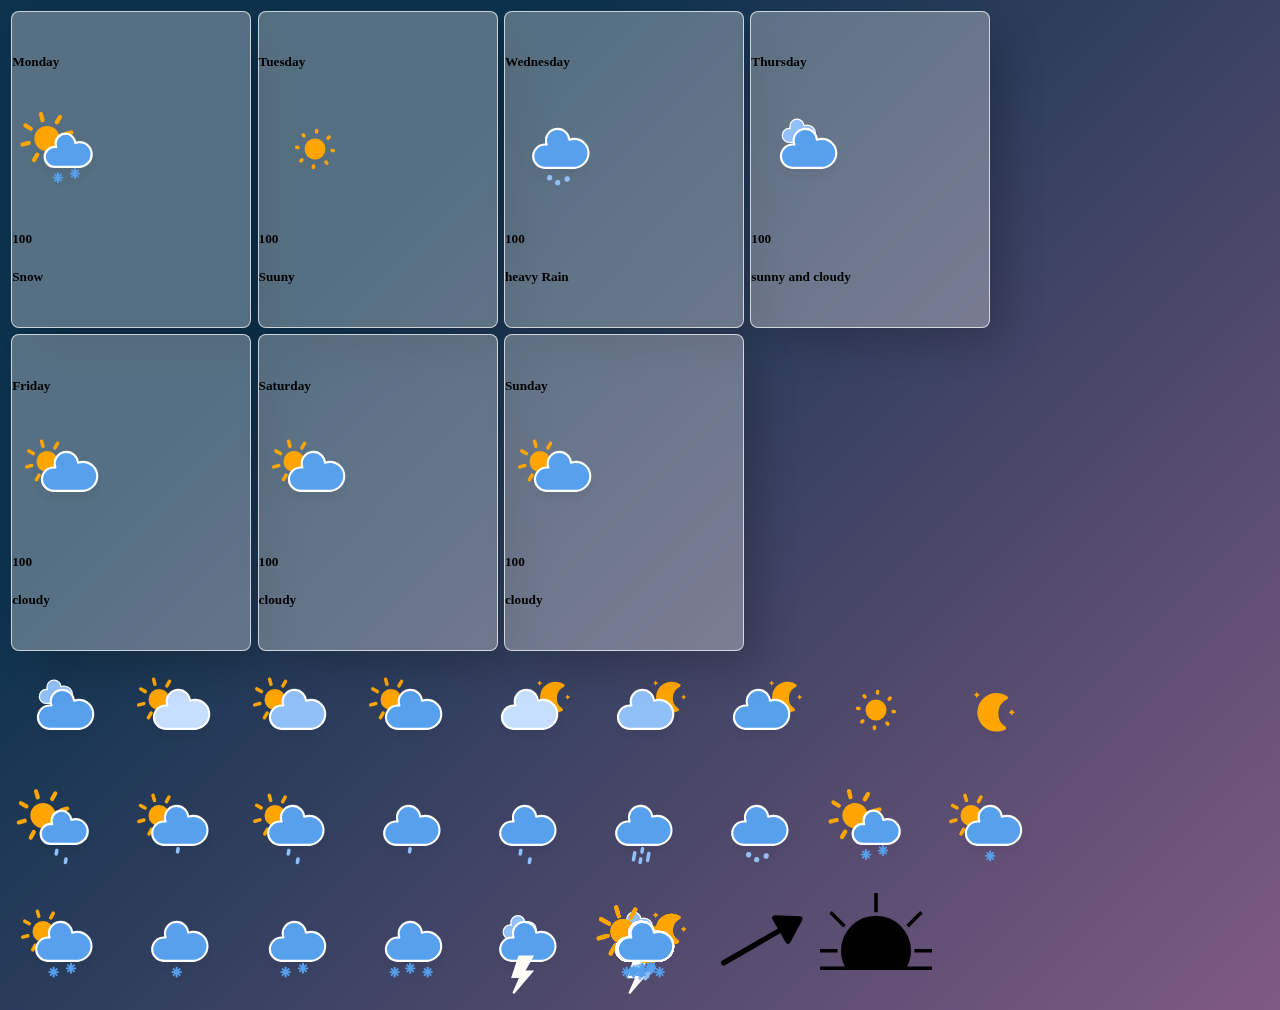
==== index.html @ c039f759 "intial commit" ====
<!doctype html>
<html lang="en">

<head>
  <!-- Required meta tags -->
  <meta charset="utf-8">
  <meta name="viewport" content="width=device-width, initial-scale=1">

  <!-- Bootstrap CSS -->
  <link href="https://cdn.jsdelivr.net/npm/bootstrap@5.0.0-beta2/dist/css/bootstrap.min.css" rel="stylesheet"
    integrity="sha384-BmbxuPwQa2lc/FVzBcNJ7UAyJxM6wuqIj61tLrc4wSX0szH/Ev+nYRRuWlolflfl" crossorigin="anonymous">
  <link rel="stylesheet" href="style.css">
  <link rel="stylesheet" href="https://cdnjs.cloudflare.com/ajax/libs/font-awesome/5.15.2/css/all.min.css">
  <title>Hello, world!</title>
</head>

<body>


  <div class="container mt-5">
    <div class="row_container">


      <div class="card_container mt-5">
        <div class="card text-center bgColor  text-white">
          <div class="card-header">
            <h5>Monday</h5>
          </div>
          <div class="card-footer">
            <div class="row align-items-center">
              <div class="col">
                <img src="./animated/snowy-1.svg" alt="image for weather" class="svg_images" />
                <h5>100 </h5>
                <h5>Snow</h5>
              </div>
            </div>
          </div>
        </div>
      </div>

      <div class="card_container mt-5">
        <div class="card text-center  text-white bgColor">
          <div class="card-header  ">
            <h5>Tuesday</h5>
          </div>
          <div class="card-footer  ">
            <div class="row align-items-center">
              <div class="col">
                <img src="./animated/day.svg" alt="image for weather" class="svg_images" />
                <h5>100 </h5>
                <h5>Suuny</h5>
              </div>
            </div>
          </div>
        </div>
      </div>

      <div class="card_container mt-5">
        <div class="card text-center  text-white bgColor">
          <div class="card-header  ">
            <h5>Wednesday</h5>
          </div>
          <div class="card-footer  ">
            <div class="row align-items-center">
              <div class="col">
                <img src="./animated/rainy-7.svg" alt="image for weather" class="svg_images" />
                <h5>100 </h5>
                <h5>heavy Rain</h5>
              </div>
            </div>
          </div>
        </div>
      </div>

      <div class="card_container mt-5">
        <div class="card text-center  text-white bgColor">
          <div class="card-header  ">
            <h5>Thursday</h5>
          </div>
          <div class="card-footer  ">
            <div class="row align-items-center">
              <div class="col">
                <img src="./animated/cloudy.svg" alt="image for weather" class="svg_images" />
                <h5>100 </h5>
                <h5>sunny and cloudy</h5>
              </div>
            </div>
          </div>
        </div>
      </div>
      <div class="card_container mt-5">
        <div class="card text-center  text-white bgColor">
          <div class="card-header  ">
            <h5>Friday</h5>
          </div>
          <div class="card-footer  ">
            <div class="row align-items-center">
              <div class="col">

                <img src="./animated/cloudy-day-3.svg" alt="image for weather" class="svg_images" />
                <h5>100 </h5>
                <h5>cloudy</h5>
              </div>
            </div>
          </div>
        </div>
      </div>
      <div class="card_container mt-5">
        <div class="card text-center  text-white bgColor">
          <div class="card-header  ">
            <h5>Saturday</h5>
          </div>
          <div class="card-footer  ">
            <div class="row align-items-center">
              <div class="col">
                <img src="./animated/cloudy-day-3.svg" alt="image for weather" class="svg_images" />
                <h5>100 </h5>
                <h5>cloudy</h5>
              </div>
            </div>
          </div>
        </div>
      </div>


      <div class="card_container mt-5">
        <div class="card text-center  text-white bgColor">
          <div class="card-header  ">
            <h5>Sunday</h5>
          </div>
          <div class="card-footer  ">
            <div class="row align-items-center">
              <div class="col">
                <img src="./animated/cloudy-day-3.svg" alt="image for weather" class="svg_images" />
                <h5>100 </h5>
                <h5>cloudy</h5>
              </div>
            </div>
          </div>
        </div>
      </div>



    </div>
  </div>
<div class="container">
  <img src="./animated/cloudy.svg" alt="image for weather" class="svg_images" />
  <img src="./animated/cloudy-day-1.svg" alt="image for weather" class="svg_images" />
  <img src="./animated/cloudy-day-2.svg" alt="image for weather" class="svg_images" />
  <img src="./animated/cloudy-day-3.svg" alt="image for weather" class="svg_images" />
  <img src="./animated/cloudy-night-1.svg" alt="image for weather" class="svg_images" />
  <img src="./animated/cloudy-night-2.svg" alt="image for weather" class="svg_images" />
  <img src="./animated/cloudy-night-3.svg" alt="image for weather" class="svg_images" />
  <img src="./animated/day.svg" alt="image for weather" class="svg_images" />
  <img src="./animated/night.svg" alt="image for weather" class="svg_images" />
  <img src="./animated/rainy-1.svg" alt="image for weather" class="svg_images" />
  <img src="./animated/rainy-2.svg" alt="image for weather" class="svg_images" />
  <img src="./animated/rainy-3.svg" alt="image for weather" class="svg_images" />
  <img src="./animated/rainy-4.svg" alt="image for weather" class="svg_images" />
  <img src="./animated/rainy-5.svg" alt="image for weather" class="svg_images" />
  <img src="./animated/rainy-6.svg" alt="image for weather" class="svg_images" />
  <img src="./animated/rainy-7.svg" alt="image for weather" class="svg_images" />
  <img src="./animated/snowy-1.svg" alt="image for weather" class="svg_images" />
  <img src="./animated/snowy-2.svg" alt="image for weather" class="svg_images" />
  <img src="./animated/snowy-3.svg" alt="image for weather" class="svg_images" />
  <img src="./animated/snowy-4.svg" alt="image for weather" class="svg_images" />
  <img src="./animated/snowy-5.svg" alt="image for weather" class="svg_images" />
  <img src="./animated/snowy-6.svg" alt="image for weather" class="svg_images" />
  <img src="./animated/thunder.svg" alt="image for weather" class="svg_images" />
  <img src="./animated/weather.svg" alt="image for weather" class="svg_images" />
  <img src="./animated/weather_sagittarius.svg" alt="image for weather" class="svg_images" />
  <img src="./animated/weather_sunset.svg" alt="image for weather" class="svg_images" />
  <img src="./animated/weather-sprite.svg" alt="image for weather" class="svg_images" />
 
</div> 
  <!-- Optional JavaScript; choose one of the two! -->

  <!-- Option 1: Bootstrap Bundle with Popper -->
  <script src="https://cdn.jsdelivr.net/npm/bootstrap@5.0.0-beta2/dist/js/bootstrap.bundle.min.js"
    integrity="sha384-b5kHyXgcpbZJO/tY9Ul7kGkf1S0CWuKcCD38l8YkeH8z8QjE0GmW1gYU5S9FOnJ0"
    crossorigin="anonymous"></script>

  <!-- Option 2: Separate Popper and Bootstrap JS -->
  <!--
    <script src="https://cdn.jsdelivr.net/npm/@popperjs/core@2.6.0/dist/umd/popper.min.js" integrity="sha384-KsvD1yqQ1/1+IA7gi3P0tyJcT3vR+NdBTt13hSJ2lnve8agRGXTTyNaBYmCR/Nwi" crossorigin="anonymous"></script>
    <script src="https://cdn.jsdelivr.net/npm/bootstrap@5.0.0-beta2/dist/js/bootstrap.min.js" integrity="sha384-nsg8ua9HAw1y0W1btsyWgBklPnCUAFLuTMS2G72MMONqmOymq585AcH49TLBQObG" crossorigin="anonymous"></script>
    -->
</body>

</html>
---- style.css ----
/* \\ardpc0724.dev.monarch.local\c$ */
/* SAsla12502@corp.atlantiscasino.com */
/* saslam@monarchcasino.com */


 body {
/*   
    background: url("https://images.unsplash.com/photo-1564913879580-22837d37f11c?ixlib=rb-1.2.1&ixid=MXwxMjA3fDB8MHxwaG90by1wYWdlfHx8fGVufDB8fHw%3D&auto=format&fit=crop&w=1267&q=80") no-repeat center center fixed;
    -webkit-background-size: cover;
    -moz-background-size: cover;
    -o-background-size: cover;
    background-size: cover;
  */

  background-color: #aff6cf;
  background-image: linear-gradient(315deg, #aff6cf 0%, #9f98e8 74%);
  background-color: #36096d;
background-image: linear-gradient(315deg, #36096d 0%, #37d5d6 74%);
background-color: #0cbaba;
background-image: linear-gradient(315deg, #0cbaba 0%, #380036 74%);
background-color: #7f5a83;
background-image: linear-gradient(315deg, #7f5a83 0%, #0d324d 74%);
  } 
  /*
  .bg {
    position: relative;
 
    background: url("https://images.unsplash.com/photo-1501691223387-dd0500403074?ixid=MXwxMjA3fDB8MHxwaG90by1wYWdlfHx8fGVufDB8fHw%3D&ixlib=rb-1.2.1&auto=format&fit=crop&w=564&q=80") ;
    -webkit-background-size: cover;
    -moz-background-size: cover;
    -o-background-size: cover;
    background-size: cover;
   
    height: 100%; 
  
 
    background-position: center;
    background-repeat: no-repeat;
    
  }
  .mybox{
    
    background: linear-gradient(-90deg,rgb(84, 120, 175) 50%, rgba(0,212,255,5.2) 50%);
    height: 100vh;
    position: absolute;
}*/
.bgColor{
  background: rgba(255,255,255,0.3) !important;
  padding: 20px 0;

  border-radius: 0.5rem;
  border: 1px solid rgba(255, 255, 255, 0.7);
  -webkit-backdrop-filter: blur(4px);
          backdrop-filter: blur(4px);
  box-shadow: 20px 20px 40px -6px rgba(0, 0, 0, 0.2);
  
}


.card_container{
  width: 15rem;
  margin: 0.2rem;
}
.row_container{
  display: flex;
  flex-wrap: wrap;
}
.main_container{
  width: 95%;
}
.svg_images{
  width: 7rem;
  height: 7rem;
}

@media (min-width: 768px) {
  .container {
      max-width: 90%;
  }
}

@media (min-width: 992px) {
  .container {
      max-width: 90%;
  }
}
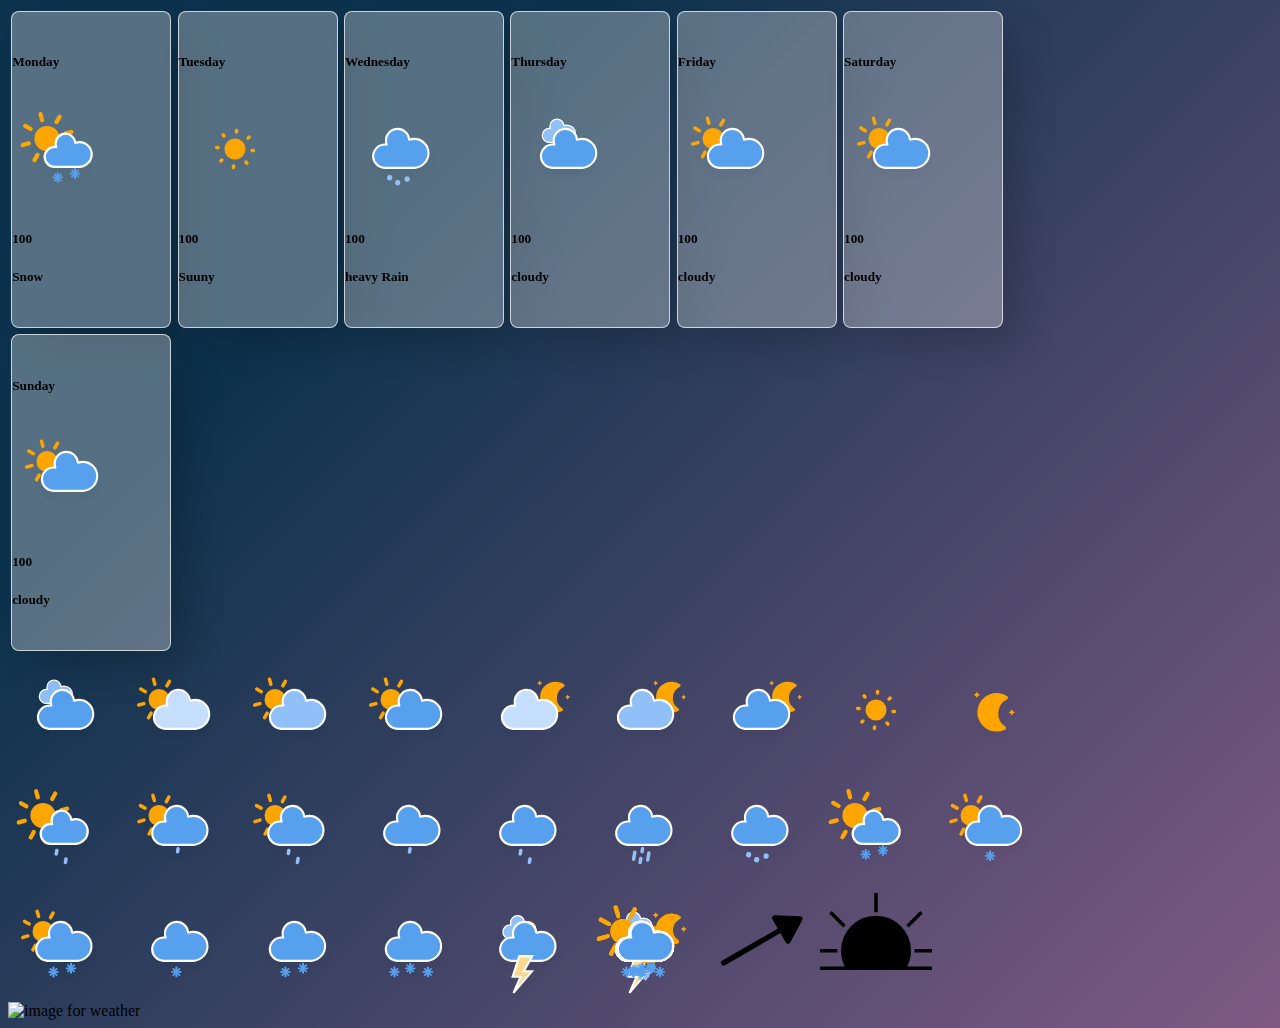
==== commit 5a887fdb: "new commit" ====
--- a/index.html
+++ b/index.html
@@ -82,7 +82,7 @@
               <div class="col">
                 <img src="./animated/cloudy.svg" alt="image for weather" class="svg_images" />
                 <h5>100 </h5>
-                <h5>sunny and cloudy</h5>
+                <h5>cloudy</h5>
               </div>
             </div>
           </div>
@@ -172,7 +172,7 @@
   <img src="./animated/weather_sagittarius.svg" alt="image for weather" class="svg_images" />
   <img src="./animated/weather_sunset.svg" alt="image for weather" class="svg_images" />
   <img src="./animated/weather-sprite.svg" alt="image for weather" class="svg_images" />
- 
+  <img src="./animated/3333.svg" alt="image for weather" class="svg_images" />
 </div> 
   <!-- Optional JavaScript; choose one of the two! -->
 
--- a/style.css
+++ b/style.css
@@ -1,3 +1,13 @@
+html {
+  box-sizing: border-box;
+  font-size: 100%;
+}
+
+*, *:before, *:after {
+  box-sizing: inherit;
+}
+
+
 /* \\ardpc0724.dev.monarch.local\c$ */
 /* SAsla12502@corp.atlantiscasino.com */
 /* saslam@monarchcasino.com */
@@ -58,7 +68,7 @@
 
 
 .card_container{
-  width: 15rem;
+  width: 10rem;
   margin: 0.2rem;
 }
 .row_container{
